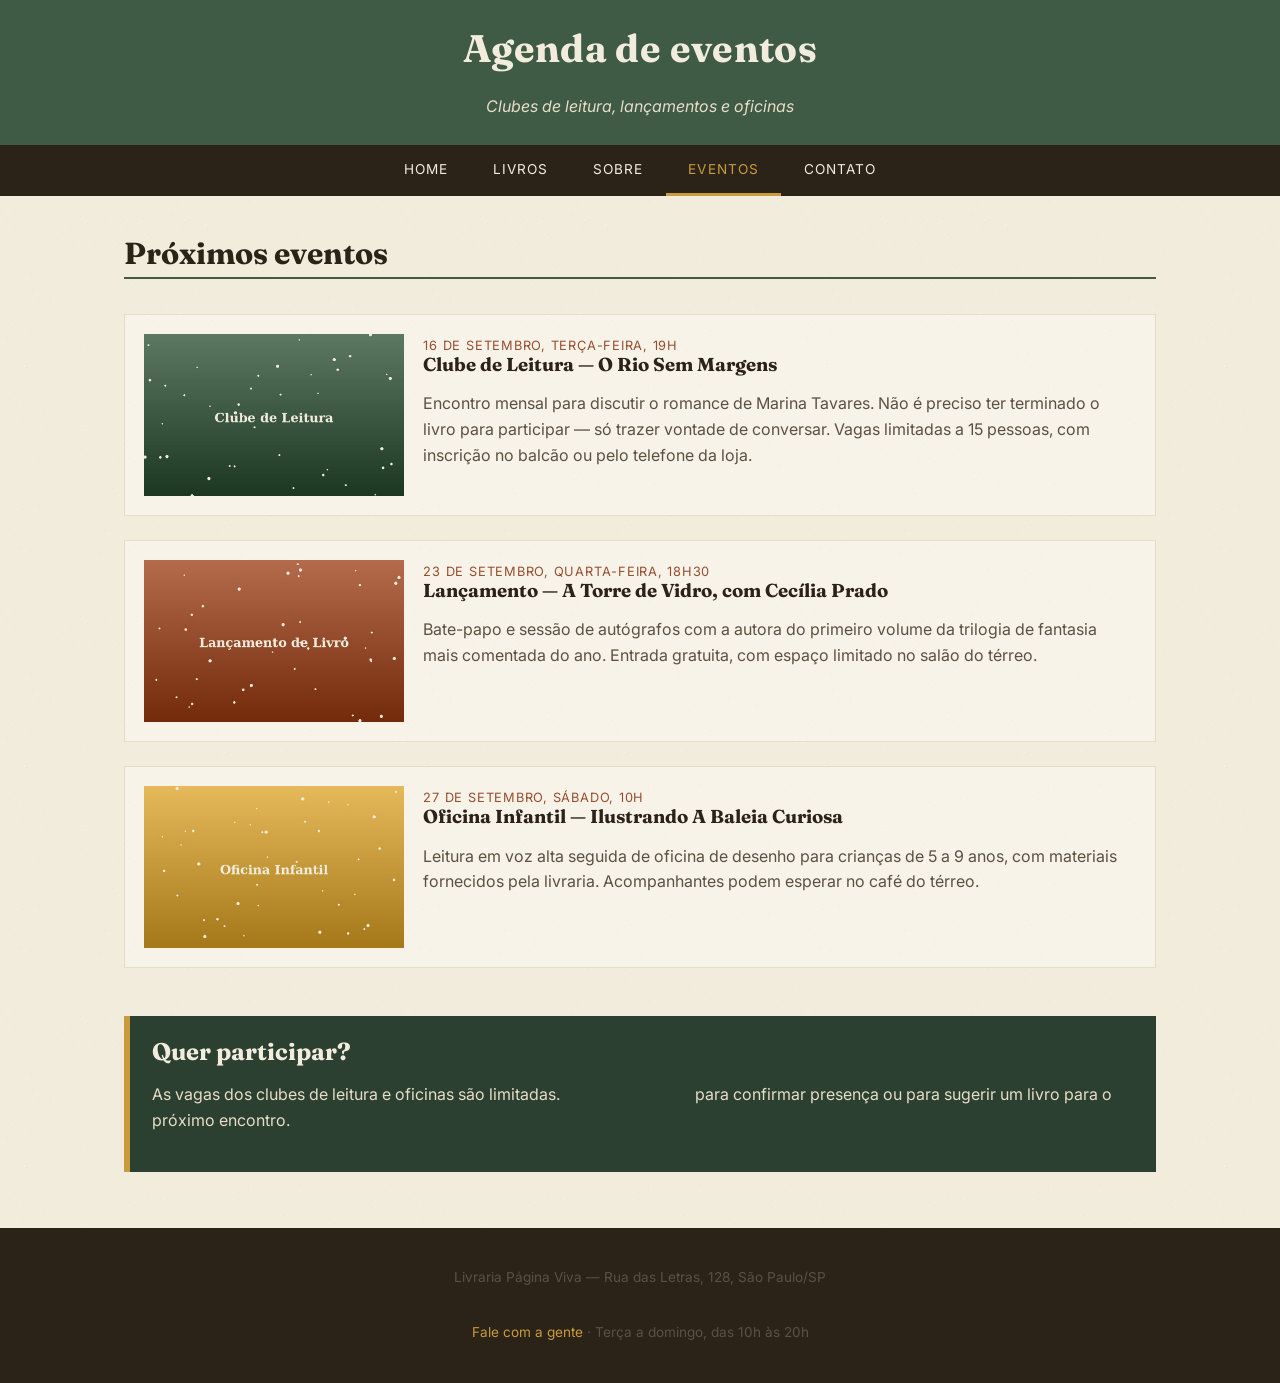
==== AT1-Paginas-HTML/eventos.html @ 90281dd3 "add arquivos projetos" ====
<!DOCTYPE html>
<html lang="pt-br">
<head>
    <meta charset="UTF-8">
    <meta name="viewport" content="width=device-width, initial-scale=1.0">
    <title>Livraria Página Viva — Eventos</title>
    <link rel="preconnect" href="https://fonts.googleapis.com">
    <link href="https://fonts.googleapis.com/css2?family=Fraunces:wght@500;700&family=Inter:wght@400;500;600&display=swap" rel="stylesheet">
    <link rel="stylesheet" href="css/style.css">
    <script src="js/script.js" defer></script>
</head>
<body>
    <header>
        <h1>Agenda de eventos</h1>
        <p>Clubes de leitura, lançamentos e oficinas</p>
    </header>

    <nav>
        <ul>
            <li><a href="index.html">HOME</a></li>
            <li><a href="produtos.html">LIVROS</a></li>
            <li><a href="sobre.html">SOBRE</a></li>
            <li><a href="eventos.html">EVENTOS</a></li>
            <li><a href="contato.html">CONTATO</a></li>
        </ul>
    </nav>

    <main>
        <section id="proximos-eventos">
            <h2>Próximos eventos</h2>
            <div id="lista-eventos">
                <article>
                    <img src="image/evento-clube.jpg" alt="Roda de pessoas conversando sobre livros no clube de leitura">
                    <div>
                        <time datetime="2026-09-16">16 de setembro, terça-feira, 19h</time>
                        <h3>Clube de Leitura — O Rio Sem Margens</h3>
                        <p>
                            Encontro mensal para discutir o romance de Marina Tavares.
                            Não é preciso ter terminado o livro para participar — só
                            trazer vontade de conversar. Vagas limitadas a 15 pessoas,
                            com inscrição no balcão ou pelo telefone da loja.
                        </p>
                    </div>
                </article>

                <article>
                    <img src="image/evento-lancamento.jpg" alt="Autora autografando livros em uma mesa de lançamento">
                    <div>
                        <time datetime="2026-09-23">23 de setembro, quarta-feira, 18h30</time>
                        <h3>Lançamento — A Torre de Vidro, com Cecília Prado</h3>
                        <p>
                            Bate-papo e sessão de autógrafos com a autora do primeiro
                            volume da trilogia de fantasia mais comentada do ano.
                            Entrada gratuita, com espaço limitado no salão do térreo.
                        </p>
                    </div>
                </article>

                <article>
                    <img src="image/evento-oficina.jpg" alt="Crianças participando de uma oficina de leitura">
                    <div>
                        <time datetime="2026-09-27">27 de setembro, sábado, 10h</time>
                        <h3>Oficina Infantil — Ilustrando A Baleia Curiosa</h3>
                        <p>
                            Leitura em voz alta seguida de oficina de desenho para
                            crianças de 5 a 9 anos, com materiais fornecidos pela
                            livraria. Acompanhantes podem esperar no café do térreo.
                        </p>
                    </div>
                </article>
            </div>
        </section>

        <aside id="participar">
            <h2>Quer participar?</h2>
            <p>
                As vagas dos clubes de leitura e oficinas são limitadas.
                <a href="contato.html">Entre em contato</a> para confirmar presença
                ou para sugerir um livro para o próximo encontro.
            </p>
        </aside>
    </main>

    <footer>
        <p>Livraria Página Viva — Rua das Letras, 128, São Paulo/SP</p>
        <p><a href="contato.html">Fale com a gente</a> · Terça a domingo, das 10h às 20h</p>
    </footer>
</body>
</html>
---- AT1-Paginas-HTML/css/style.css ----
@charset "UTF-8";

:root {
    --papel: #f2ecdd;
    --papel-escuro: #e6ddc6;
    --tinta: #2b2318;
    --tinta-suave: #5a5142;
    --verde: #3f5b45;
    --verde-escuro: #2c4032;
    --dourado: #c89b3c;
    --ferrugem: #964e2f;
    --serif: "Fraunces", Georgia, "Times New Roman", serif;
    --sans: "Inter", -apple-system, "Segoe UI", sans-serif;
    --largura-conteudo: 1080px;
}

* {
    box-sizing: border-box;
}

html {
    scroll-behavior: smooth;
}

body {
    margin: 0;
    background-color: var(--papel);
    background-image: url(../image/fundo.jpg);
    background-repeat: repeat;
    font-family: var(--sans);
    color: var(--tinta);
    display: grid;
    grid-template-rows: auto auto 1fr auto;
    min-height: 100vh;
}

img {
    max-width: 100%;
    display: block;
}

h1, h2, h3 {
    font-family: var(--serif);
    line-height: 1.15;
    margin: 0 0 0.5em 0;
}

p {
    line-height: 1.6;
    color: var(--tinta-suave);
}

a {
    color: var(--verde-escuro);
}

/* ---------- header ---------- */

header {
    background-color: var(--verde);
    color: var(--papel);
    padding: 1.6rem 1.5rem;
    display: grid;
    justify-items: center;
    text-align: center;
    gap: 0.3rem;
}

header h1 {
    color: var(--papel);
    font-size: clamp(1.6rem, 4vw, 2.4rem);
    letter-spacing: 0.01em;
}

header p {
    color: var(--papel-escuro);
    margin: 0;
    font-style: italic;
}

/* ---------- nav ---------- */

nav {
    background-color: var(--tinta);
}

nav ul {
    list-style: none;
    margin: 0;
    padding: 0;
    max-width: var(--largura-conteudo);
    margin-inline: auto;
    display: flex;
    justify-content: center;
    flex-wrap: wrap;
}

nav li {
    padding: 0;
}

nav a {
    display: block;
    padding: 1rem 1.4rem;
    color: var(--papel);
    text-decoration: none;
    font-size: 0.85rem;
    letter-spacing: 0.08em;
    border-bottom: 3px solid transparent;
}

nav a:hover,
nav a[aria-current="page"] {
    border-bottom-color: var(--dourado);
    color: var(--dourado);
}

/* ---------- main ---------- */

main {
    max-width: var(--largura-conteudo);
    margin-inline: auto;
    width: 100%;
    padding: 2.5rem 1.5rem 3.5rem;
    display: grid;
    gap: 3rem;
}

section {
    display: grid;
    gap: 1.2rem;
}

section > h2 {
    font-size: clamp(1.4rem, 3vw, 1.9rem);
    border-bottom: 2px solid var(--verde);
    padding-bottom: 0.4rem;
}

article {
    background-color: rgba(255, 255, 255, 0.35);
    border: 1px solid var(--papel-escuro);
    padding: 1.2rem;
}

aside {
    background-color: var(--verde-escuro);
    color: var(--papel);
    padding: 1.4rem;
    border-left: 6px solid var(--dourado);
}

aside h2, aside h3 {
    color: var(--papel);
}

aside p {
    color: var(--papel-escuro);
}

time {
    font-family: var(--sans);
    font-size: 0.8rem;
    letter-spacing: 0.06em;
    color: var(--ferrugem);
    text-transform: uppercase;
}

address {
    font-style: normal;
    line-height: 1.7;
}

/* ---------- footer ---------- */

footer {
    background-color: var(--tinta);
    color: var(--papel-escuro);
    padding: 1.6rem 1.5rem;
    text-align: center;
    display: grid;
    gap: 0.4rem;
    font-size: 0.85rem;
}

footer a {
    color: var(--dourado);
    text-decoration: none;
}

/* ==== index.html — página inicial ====*/

#hero {
    display: grid;
    grid-template-columns: 1.1fr 1fr;
    gap: 2rem;
    align-items: center;
    background-color: transparent;
    padding: 0;
    border: none;
}

#hero img {
    width: 100%;
    height: 100%;
    object-fit: cover;
    border: 1px solid var(--tinta);
}

#hero-texto {
    display: grid;
    gap: 0.9rem;
    align-content: center;
}

#destaques-grade {
    display: grid;
    grid-template-columns: repeat(3, 1fr);
    gap: 1.2rem;
}

#depoimento {
    justify-self: stretch;
}

@media (max-width: 720px) {
    #hero {
        grid-template-columns: 1fr;
    }
    #destaques-grade {
        grid-template-columns: 1fr;
    }
}

/* ==== produtos.html — catálogo ==== */

#grade-livros {
    display: grid;
    grid-template-columns: repeat(auto-fill, minmax(200px, 1fr));
    gap: 1.5rem;
}

#grade-livros article {
    display: grid;
    grid-template-rows: auto 1fr auto;
    gap: 0.6rem;
    padding: 0.8rem;
}

#grade-livros img {
    aspect-ratio: 5 / 7;
    object-fit: cover;
}

#grade-livros p:last-child {
    font-family: var(--serif);
    font-weight: 700;
    color: var(--ferrugem);
    font-size: 1.1rem;
}

/* ==== sobre.html ==== */

#historia {
    grid-template-columns: 1fr 1fr;
    display: grid;
    gap: 2rem;
    align-items: center;
}

#historia img {
    border: 1px solid var(--tinta);
}

#numeros {
    display: grid;
    grid-template-columns: repeat(3, 1fr);
    gap: 1rem;
    text-align: center;
}

#numeros strong {
    display: block;
    font-family: var(--serif);
    font-size: 2rem;
    color: var(--dourado);
}

#equipe-grade {
    display: grid;
    grid-template-columns: 1fr;
    gap: 1rem;
}

@media (max-width: 720px) {
    #historia {
        grid-template-columns: 1fr;
    }
    #numeros {
        grid-template-columns: 1fr;
    }
}

/* ==== eventos.html ==== */

#lista-eventos {
    display: grid;
    gap: 1.5rem;
}

#lista-eventos article {
    display: grid;
    grid-template-columns: 260px 1fr;
    gap: 1.2rem;
}

#lista-eventos img {
    width: 100%;
    height: 100%;
    object-fit: cover;
}

@media (max-width: 720px) {
    #lista-eventos article {
        grid-template-columns: 1fr;
    }
}

/* ==== contato.html ==== */

#contato-grade {
    display: grid;
    grid-template-columns: 1fr 1fr;
    gap: 2rem;
    align-items: start;
}

#contato-grade img {
    border: 1px solid var(--tinta);
}

form {
    display: grid;
    gap: 0.9rem;
}

label {
    display: grid;
    gap: 0.3rem;
    font-size: 0.9rem;
    color: var(--tinta-suave);
}

input, textarea {
    font-family: var(--sans);
    padding: 0.6rem 0.7rem;
    border: 1px solid var(--tinta-suave);
    background-color: var(--papel);
    color: var(--tinta);
}

button {
    justify-self: start;
    font-family: var(--sans);
    font-weight: 600;
    letter-spacing: 0.04em;
    padding: 0.7rem 1.6rem;
    background-color: var(--verde);
    color: var(--papel);
    border: none;
    cursor: pointer;
}

button:hover {
    background-color: var(--verde-escuro);
}

@media (max-width: 720px) {
    #contato-grade {
        grid-template-columns: 1fr;
    }
}
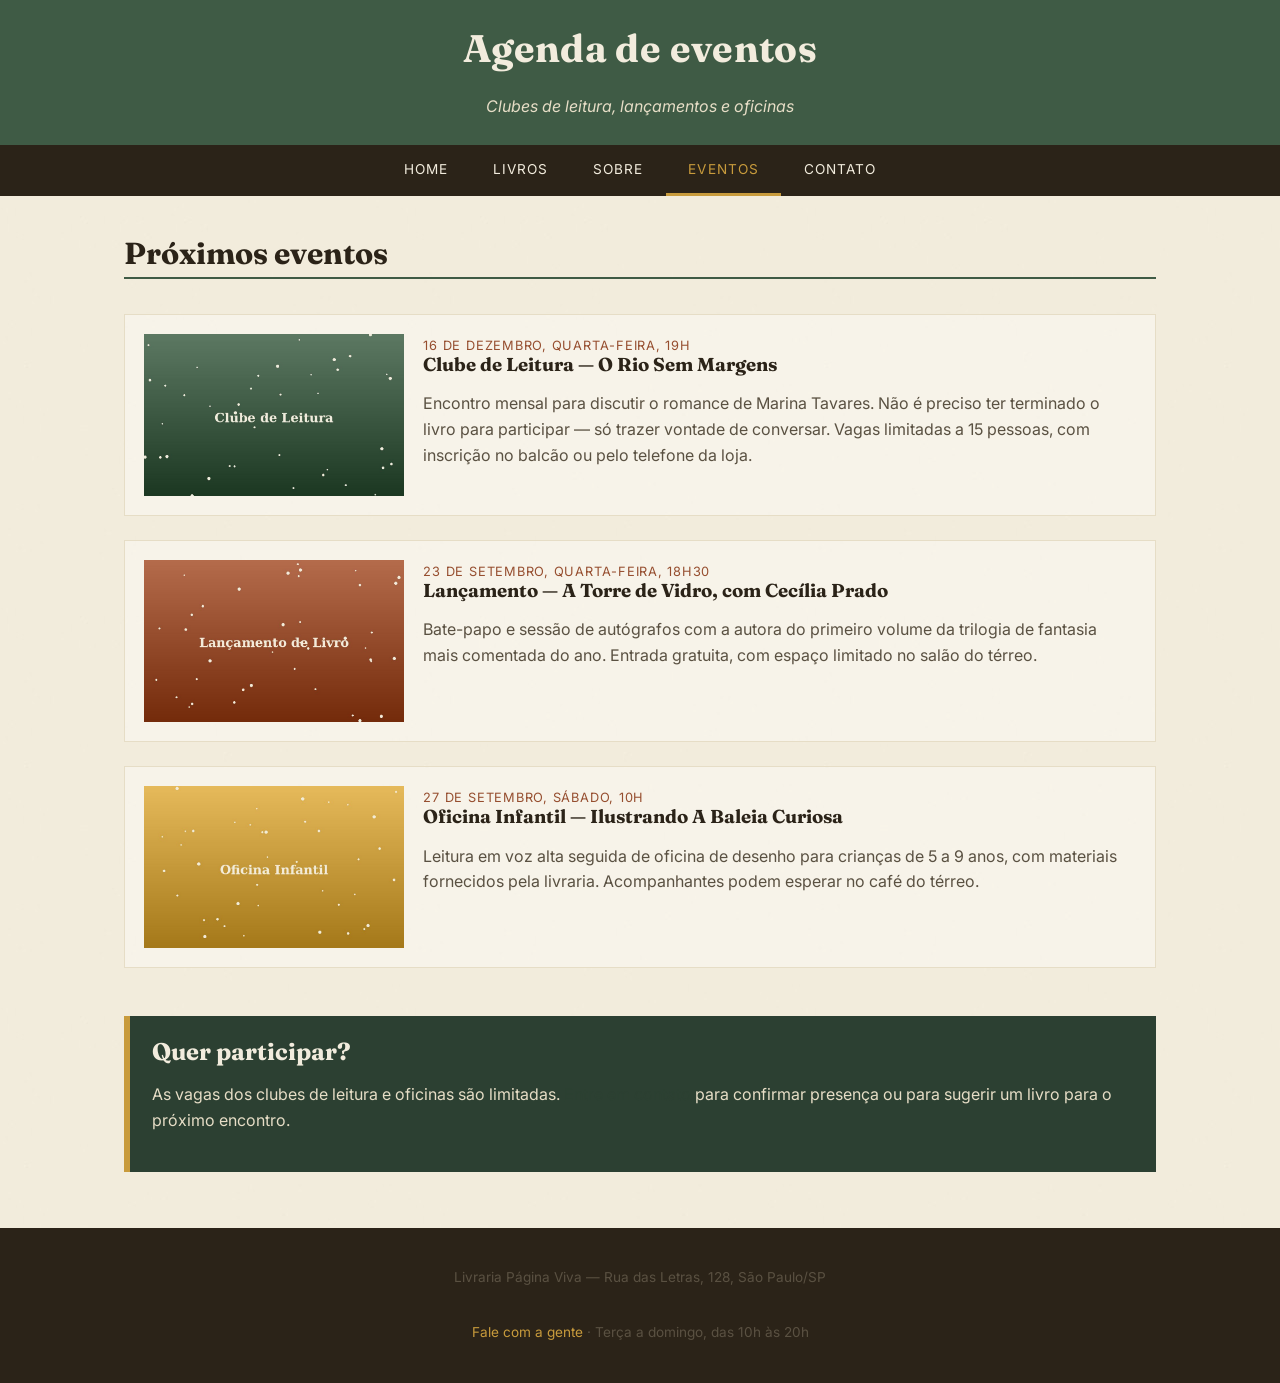
==== commit cf5d8093: "fix: atualizar informacoes e datas da atividade" ====
--- a/AT1-Paginas-HTML/eventos.html
+++ b/AT1-Paginas-HTML/eventos.html
@@ -32,7 +32,7 @@
                 <article>
                     <img src="image/evento-clube.jpg" alt="Roda de pessoas conversando sobre livros no clube de leitura">
                     <div>
-                        <time datetime="2026-09-16">16 de setembro, terça-feira, 19h</time>
+                        <time datetime="2026-12-16">16 de dezembro, quarta-feira, 19h</time>
                         <h3>Clube de Leitura — O Rio Sem Margens</h3>
                         <p>
                             Encontro mensal para discutir o romance de Marina Tavares.
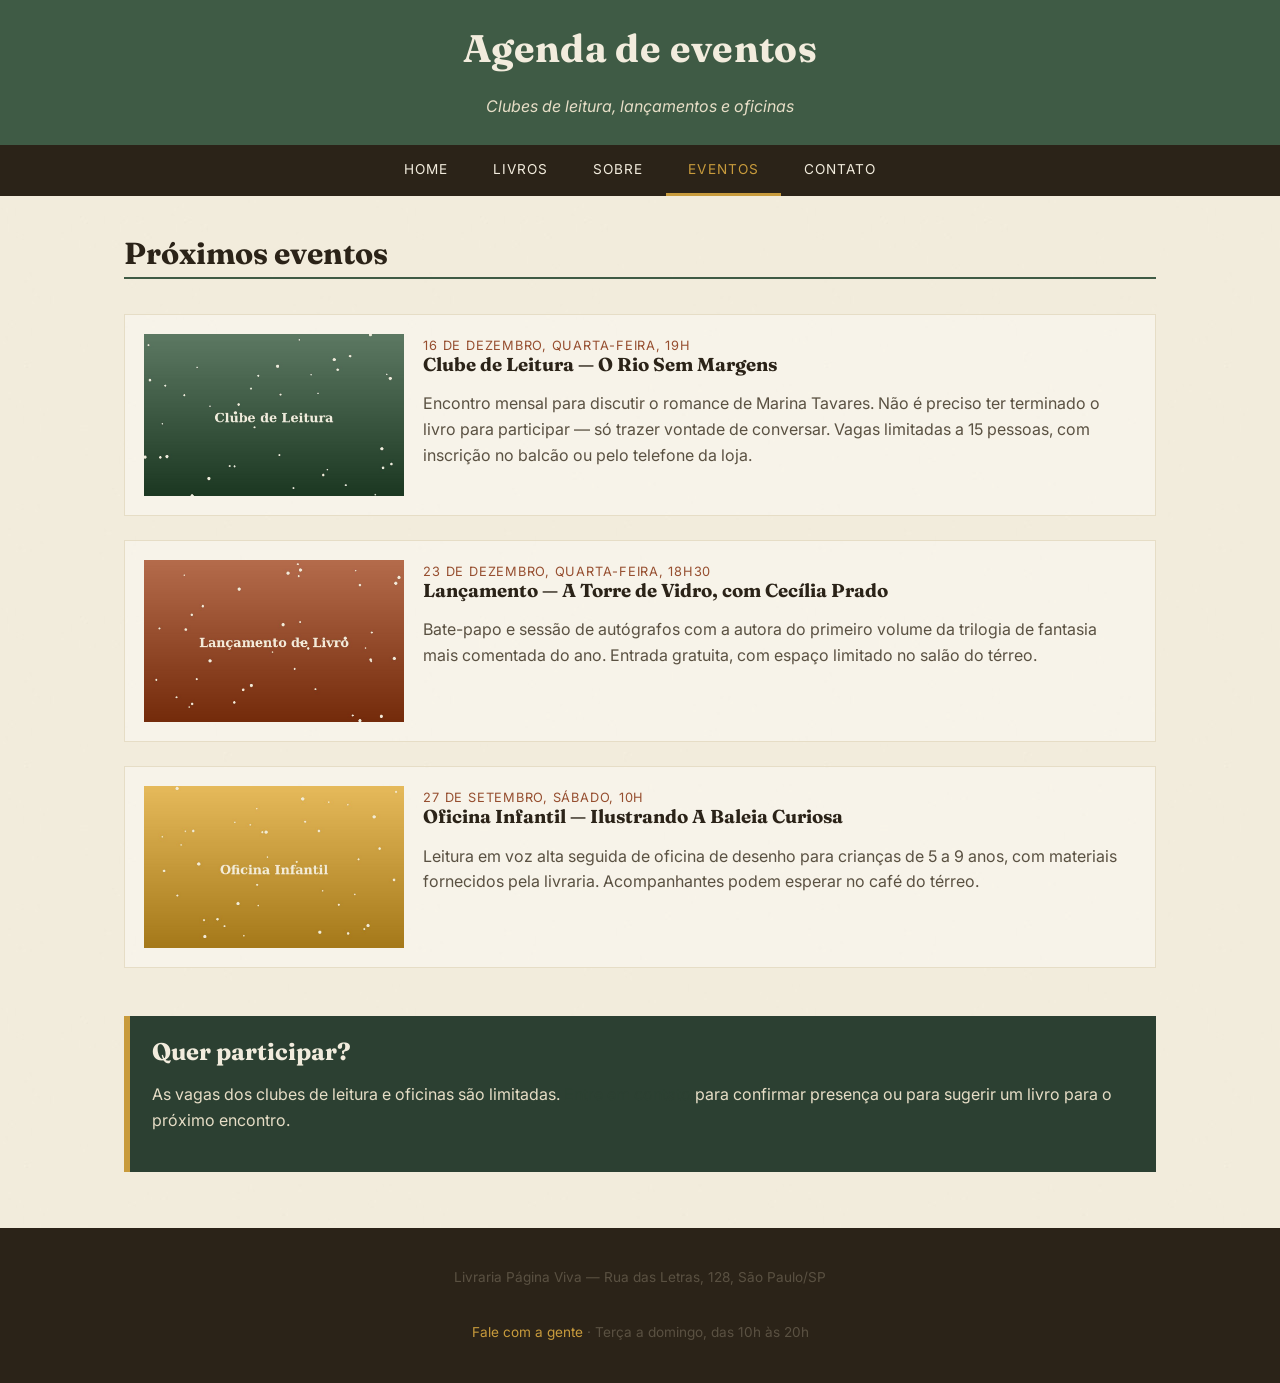
==== commit f180a9d0: "fix: atualizar informacoes e datas da atividade" ====
--- a/AT1-Paginas-HTML/eventos.html
+++ b/AT1-Paginas-HTML/eventos.html
@@ -46,7 +46,7 @@
                 <article>
                     <img src="image/evento-lancamento.jpg" alt="Autora autografando livros em uma mesa de lançamento">
                     <div>
-                        <time datetime="2026-09-23">23 de setembro, quarta-feira, 18h30</time>
+                        <time datetime="2026-12-23">23 de dezembro, quarta-feira, 18h30</time>
                         <h3>Lançamento — A Torre de Vidro, com Cecília Prado</h3>
                         <p>
                             Bate-papo e sessão de autógrafos com a autora do primeiro
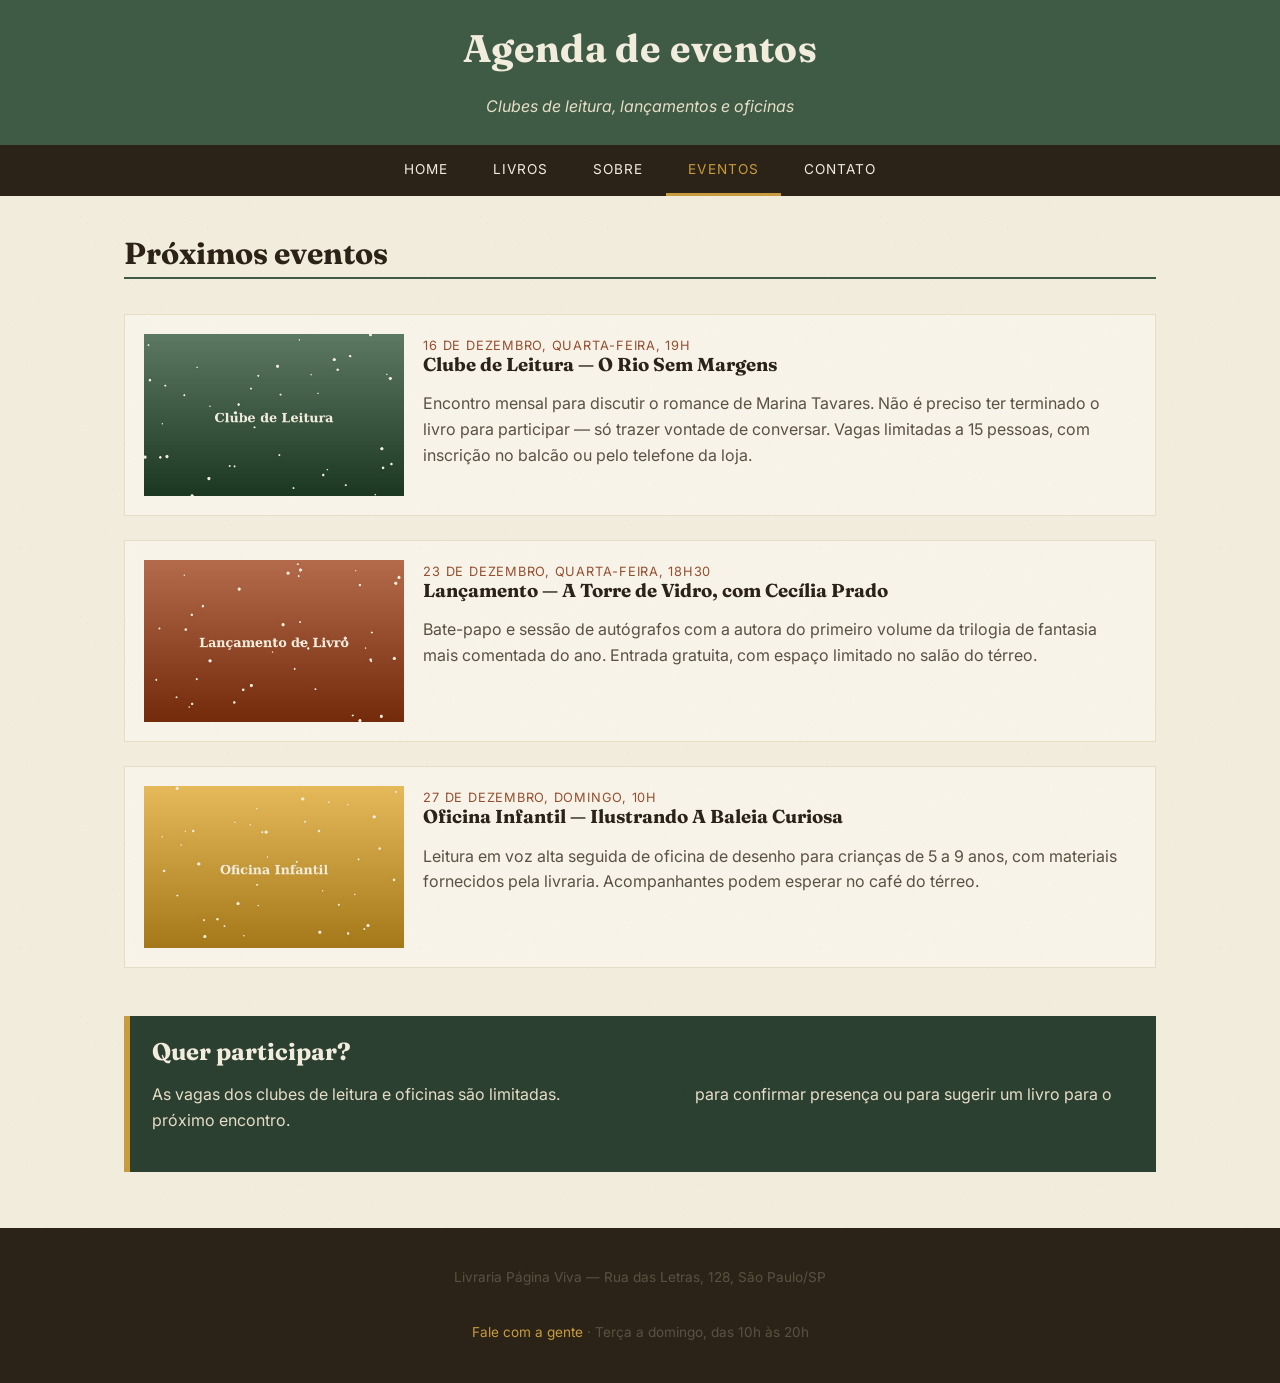
==== commit 344ae0e2: "fix: atualizar data da agenda da livraria" ====
--- a/AT1-Paginas-HTML/eventos.html
+++ b/AT1-Paginas-HTML/eventos.html
@@ -59,7 +59,7 @@
                 <article>
                     <img src="image/evento-oficina.jpg" alt="Crianças participando de uma oficina de leitura">
                     <div>
-                        <time datetime="2026-09-27">27 de setembro, sábado, 10h</time>
+                        <time datetime="2026-12-27">27 de dezembro, domingo, 10h</time>
                         <h3>Oficina Infantil — Ilustrando A Baleia Curiosa</h3>
                         <p>
                             Leitura em voz alta seguida de oficina de desenho para
